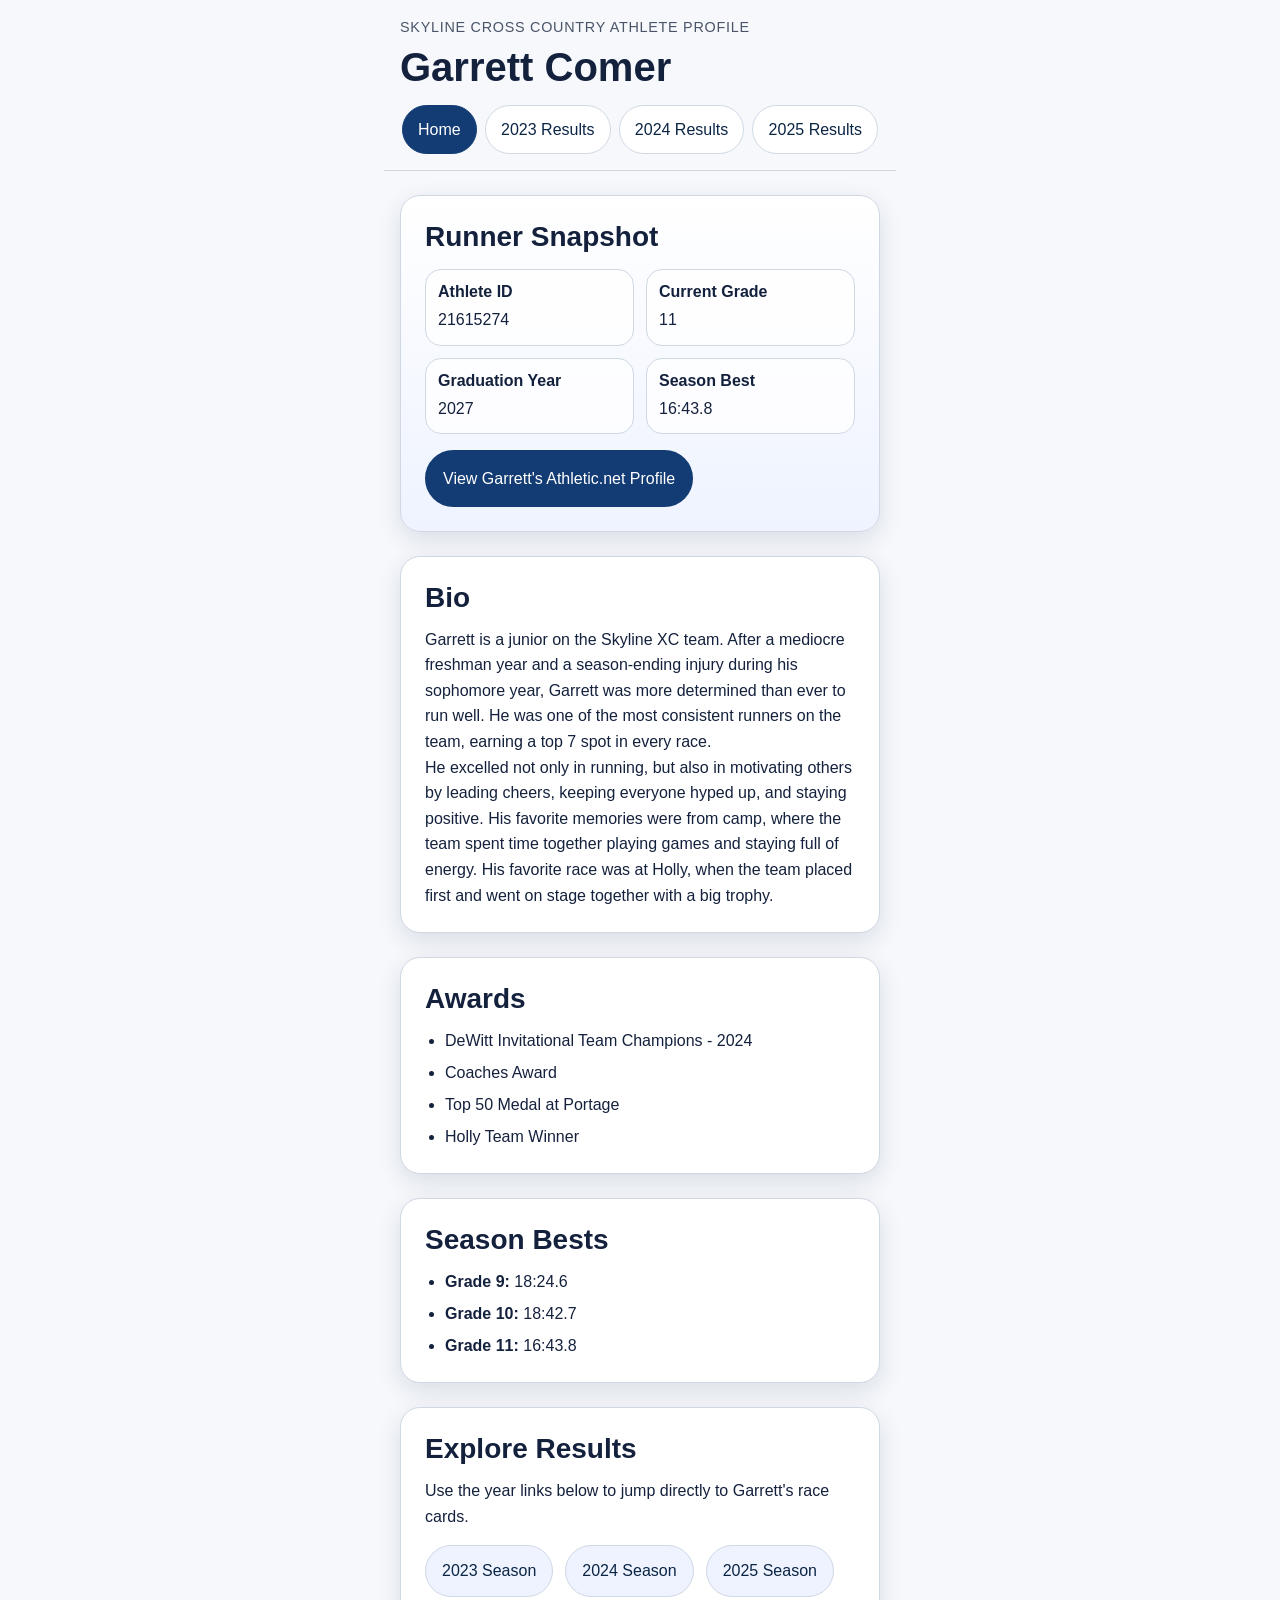
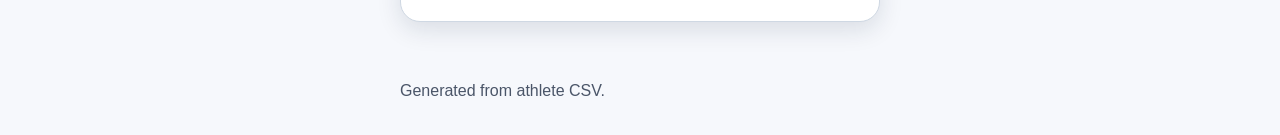
==== index.html @ 86b6956d "Add files via upload" ====
<!DOCTYPE html>
<html lang="en">

<head>
    <meta charset="UTF-8">
    <meta name="viewport" content="width=device-width, initial-scale=1.0">
    <link rel="stylesheet" href="css/reset.css">
    <link rel="stylesheet" href="css/style.css">
    <title>Garrett Comer - Home</title>
</head>

<body>
    <a class="skip-link" href="#main-content">
        Skip to main content
    </a>
    
    <header>
        <p class="eyebrow">
            Skyline Cross Country Athlete Profile
        </p>

        <h1>Garrett Comer</h1>

        <nav aria-label="Primary">
            <ol>
                <li><a href="index.html" class="current" aria-current="page">Home</a></li>
                <li><a href="combined.html#2023">2023 Results</a></li>
                <li><a href="combined.html#2024">2024 Results</a></li>
                <li><a href="combined.html#2025">2025 Results</a></li>
            </ol>
        </nav>
    </header>

    <main id="main-content">
        <section class="hero-card">
            <h2>Runner Snapshot</h2>

            <div class="stats-grid">
                <article class="stat-card">
                    <h3>Athlete ID</h3>
                    <p>21615274</p>
                </article>

                <article class="stat-card">
                    <h3>Current Grade</h3>
                    <p>11</p>
                </article>

                <article class="stat-card">
                    <h3>Graduation Year</h3>
                    <p>2027</p>
                </article>

                <article class="stat-card">
                    <h3>Season Best</h3>
                    <p>16:43.8</p>
                </article>
            </div>

            <p class="button-row">
                <a class="button-link" href="https://www.athletic.net/athlete/21615274/cross-country/">
                    View Garrett's Athletic.net Profile
                </a>
            </p>
        </section>

        <section>
            <h2>Bio</h2>
            
            <p>
                Garrett is a junior on the Skyline XC team. After a mediocre freshman year and a
                season-ending injury during his sophomore year, Garrett was more determined than
                ever to run well. He was one of the most consistent runners on the team, earning
                a top 7 spot in every race.
            </p>

            <p>
                He excelled not only in running, but also in motivating others by leading cheers,
                keeping everyone hyped up, and staying positive. His favorite memories were from
                camp, where the team spent time together playing games and staying full of energy.
                His favorite race was at Holly, when the team placed first and went on stage
                together with a big trophy.
            </p>
        </section>

        <section>
            <h2>Awards</h2>
            
            <ol class="stack-list">
                <li>DeWitt Invitational Team Champions - 2024</li>
                <li>Coaches Award</li>
                <li>Top 50 Medal at Portage</li>
                <li>Holly Team Winner</li>
            </ol>
        </section>

        <section>
            <h2>Season Bests</h2>
            
            <ol class="stack-list">
                <li><strong>Grade 9:</strong> 18:24.6</li>
                <li><strong>Grade 10:</strong> 18:42.7</li>
                <li><strong>Grade 11:</strong> 16:43.8</li>
            </ol>
        </section>

        <section>
            <h2>Explore Results</h2>
            
            <p>
                Use the year links below to jump directly to Garrett's race cards.
            </p>

            <div class="year-links">
                <a class="year-chip" href="combined.html#2023">2023 Season</a>
                <a class="year-chip" href="combined.html#2024">2024 Season</a>
                <a class="year-chip" href="combined.html#2025">2025 Season</a>
            </div>
        </section>
    </main>

    <footer>
        <p>Generated from athlete CSV.</p>
    </footer>
</body>

</html>
---- css/style.css ----
:root {
    color-scheme: light dark;

    --bg-color: #f6f8fc;
    --surface-color: #ffffff;
    --surface-accent: #eef3ff;
    --text-color: #14213d;
    --muted-color: #4a5568;
    --border-color: #cfd8e3;

    --accent-color: #123c73;
    --accent-strong: #0b2545;
    --highlight-color: #f4c542;

    --shadow-color: rgba(20, 33, 61, 0.12);

    --max-width: 32rem;

    --radius-small: 0.5rem;
    --radius-medium: 1rem;
    --radius-large: 1.25rem;

    --space-xs: 0.4rem;
    --space-sm: 0.75rem;
    --space-md: 1rem;
    --space-lg: 1.5rem;
    --space-xl: 2rem;

    --transition-fast: 0.2s ease;

    --font-stack: Arial, Helvetica, sans-serif;
}


/* Base */

html {
    scroll-behavior: smooth;
}

body {
    background-color: var(--bg-color);
    color: var(--text-color);
    font-family: var(--font-stack);
    line-height: 1.6;
}

header,
main,
footer {
    width: min(100%, var(--max-width));
    margin: 0 auto;
    padding: 0 var(--space-md);
}


/* Accessibility */

.skip-link {
    position: absolute;
    top: 0;
    left: -1000px;
    z-index: 1000;
    padding: var(--space-sm) var(--space-md);
    border-radius: 0 0 var(--radius-small) var(--radius-small);
    background-color: var(--accent-strong);
    color: #ffffff;
}

.skip-link:focus {
    left: 1rem;
}

a:focus,
button:focus,
a:focus-visible,
button:focus-visible,
summary:focus-visible {
    outline: 3px solid var(--highlight-color);
    outline-offset: 3px;
}

summary:focus {
    outline: none;
}

.race-card:focus-within {
    outline: 3px solid var(--highlight-color);
    outline-offset: 3px;
}


/* Typography */

.eyebrow {
    margin-bottom: var(--space-xs);
    color: var(--muted-color);
    font-size: 0.9rem;
    text-transform: uppercase;
    letter-spacing: 0.05em;
}

h1 {
    margin-bottom: var(--space-md);
    font-size: clamp(2rem, 6vw, 2.5rem);
    line-height: 1.1;
}

h2 {
    margin-bottom: var(--space-sm);
    font-size: clamp(1.35rem, 4.5vw, 1.75rem);
    line-height: 1.2;
}

h3 {
    margin-bottom: 0.25rem;
    font-size: 1rem;
    line-height: 1.3;
}


/* Header & Layout */

header {
    position: sticky;
    top: 0;
    z-index: 50;
    padding-top: var(--space-md);
    padding-bottom: var(--space-md);
    border-bottom: 1px solid var(--border-color);
    background-color: rgba(246, 248, 252, 0.96);
    backdrop-filter: blur(8px);
}

main {
    padding-top: var(--space-lg);
    padding-bottom: var(--space-xl);
}

footer {
    padding-bottom: var(--space-xl);
    color: var(--muted-color);
}

section {
    margin-bottom: var(--space-lg);
    padding: var(--space-lg);
    border: 1px solid var(--border-color);
    border-radius: var(--radius-large);
    box-shadow: 0 8px 24px var(--shadow-color);
    background-color: var(--surface-color);
    animation: fade-up 0.65s ease both;
}

.hero-card {
    background: linear-gradient(180deg, var(--surface-color) 0%, var(--surface-accent) 100%);
}

.intro-section {
    animation-delay: 0.05s;
}


/* Navigation, Buttons, & Links */

nav ol,
.year-links {
    display: flex;
    flex-wrap: wrap;
}

nav ol {
    justify-content: center;
    gap: 0.5rem;
}

.year-links {
    gap: 0.75rem;
    margin-top: var(--space-md);
}

nav a,
.button-link,
.year-chip {
    display: inline-flex;
    align-items: center;
    justify-content: center;
    min-height: 44px;
    border-radius: 999px;
    text-align: center;
    text-decoration: none;
}

nav a {
    padding: 0.65rem 0.95rem;
    border: 1px solid var(--border-color);
    background-color: var(--surface-color);
    color: var(--accent-strong);
    transition: transform var(--transition-fast), background-color var(--transition-fast), border-color var(--transition-fast);
}

nav a:hover,
nav a:focus {
    color: var(--accent-strong);
}

nav a.current,
nav a[aria-current="page"] {
    border-color: var(--accent-color);
    background-color: var(--accent-color);
    color: #ffffff;
}

.button-row {
    margin-top: var(--space-md);
}

.button-link {    
    padding: 0.85rem 1rem;
    border: 2px solid var(--accent-color);
    background-color: var(--accent-color);
    color: #ffffff;
    transition: transform var(--transition-fast), background-color var(--transition-fast);
}

.button-link:hover,
.button-link:focus {
    transform: translateY(-1px);
    border-color: var(--accent-strong);
    background-color: var(--accent-strong);
    color: #ffffff;
}

.year-chip {
    padding: 0.75rem 1rem;
    border: 1px solid var(--border-color);
    background-color: var(--surface-accent);
    color: var(--accent-strong);
    transition: transform var(--transition-fast), border-color var(--transition-fast);
}

.year-chip:hover,
.year-chip:focus {
    transform: translateY(-1px);
    border-color: var(--accent-color);
    color: var(--accent-strong);
}

a {
    color: var(--accent-color);
}

a:hover,
a:focus {
    color: var(--accent-strong);
}


/* Lists & Blocks */

.stack-list {
    padding-left: 1.25rem;
    list-style: disc;
}

.stack-list li + li {
    margin-top: 0.4rem;
}

.stats-grid {
    display: grid;
    grid-template-columns: 1fr 1fr;
    gap: var(--space-sm);
    margin-top: var(--space-md);
    margin-bottom: var(--space-md);
}

.stat-card {
    padding: var(--space-sm);
    border: 1px solid var(--border-color);
    border-radius: var(--radius-medium);
    background-color: rgba(255, 255, 255, 0.8);
}


/* Race Cards */

.race-card {
    margin-top: var(--space-md);
    overflow: hidden;
    border: 1px solid var(--border-color);
    border-radius: var(--radius-medium);
    background-color: var(--surface-color);    
    box-shadow: 0 6px 18px var(--shadow-color);
    animation: fade-up 0.7s ease both;
    transition: transform var(--transition-fast), box-shadow var(--transition-fast);
}

.race-card:hover,
.race-card:focus-within {
    transform: translateY(-2px);
    box-shadow: 0 10px 24px var(--shadow-color);
}

.race-card summary {
    position: relative;
    display: flex;
    flex-direction: column;
    justify-content: center;
    min-height: 44px;
    padding: var(--space-md);
    cursor: pointer;
    list-style: none;
    background-color: var(--surface-accent);
    transition: background-color var(--transition-fast);
}

.race-card summary::-webkit-details-marker {
    display: none;
}

.race-card summary::after {
    content: "+";
    position: absolute;
    top: 50%;
    right: var(--space-md);
    transform: translateY(-50%);
    color: var(--accent-color);
    font-size: 1.3rem;
    font-weight: 700;
    line-height: 1;
}

.race-card[open] summary {
    border-bottom: 1px solid var(--border-color);
}

.race-card[open] summary::after {
    content: "−";
}

.race-card[open]:not(.pr-card):not(.sr-card) summary {
    background-color: #dcecff;
}

.race-title {
    display: block;
    margin-right: 2rem;
    padding-right: 1rem;
    font-weight: 700;
}

.race-meta {
    display: block;
    margin-top: 0.2rem;
    padding-right: 2rem;
    color: var(--muted-color);
    font-size: 0.95rem;
}

.race-card img,
.no-image {
    display: block;
    width: calc(100% - 2rem);
    aspect-ratio: 1 / 1;
    box-sizing: border-box;
    margin: var(--space-md) auto 0 auto;
    border: 1px solid var(--border-color);
    border-radius: var(--radius-medium);
    background-color: #e8edf5;
    object-fit: cover;
}

.no-image {
    display: flex;
    align-items: center;
    justify-content: center;
    padding: var(--space-lg);
    color: var(--muted-color);
    text-align: center;
}

.race-card p {
    padding-left: var(--space-md);
    padding-right: var(--space-md);
}

.race-card p:last-child {
    padding-bottom: var(--space-md);
}


/* Special Race Cards */

.pr-card,
.sr-card {
    border-left-width: 0.35rem;
    border-left-style: solid;
}

.pr-card {
    border-left-color: #f4c542
}

.sr-card {
    border-left-color: #c0c7d1;
}

.pr-card summary,
.race-card[open].pr-card {
    background-color: #fff4c6;
}

.race-card[open].pr-card summary {
    background-color: #ffe89a;
}

.sr-card summary,
.race-card[open].sr-card {
    background-color: #e9edf3;
}

.race-card[open].sr-card summary {
    background-color: #d7dee8;
}


/* Record Badges */

.record-badge {
    display: inline-flex;
    align-items: center;
    justify-content: center;
    margin-left: 0.4rem;
    padding: 0.1rem 0.45rem;
    border-radius: 999px;
    vertical-align: middle;
    font-size: 0.72rem;
    font-weight: 700;
    letter-spacing: 0.03em;
    line-height: 1.2;
}

.pr-badge {
    background-color: #f4c542;
    color: #2f2500;
}

.sr-badge {
    background-color: #c0c7d1;
    color: #1f2937;
}


/* Animation */

@keyframes fade-up {
    from {
        opacity: 0;
        transform: translateY(12px);
    }

    to {
        opacity: 1;
        transform: translateY(0);
    }
}


/* User Preferences */

@media (prefers-color-scheme: dark) {
    :root {
        --bg-color: #0b1320;
        --surface-color: #132033;
        --surface-accent: #1a2b44;
        --text-color: #f3f7ff;
        --muted-color: #c2cede;
        --border-color: #30445f;

        --accent-color: #8ab4ff;
        --accent-strong: #b8d1ff;
        --highlight-color: #ffd166;

        --shadow-color: rgba(0, 0, 0, 0.35);
    }

    header {
        background-color: rgba(11, 19, 32, 0.94);
    }

    nav a.current,
    nav a[aria-current="page"],
    .button-link {
        color: #0b1320;
    }
}

@media (prefers-reduced-motion: reduce) {
    html {
        scroll-behavior: auto;
    }

    *,
    *::before,
    *::after {
        animation: none !important;
        transition: none !important;
    }
}
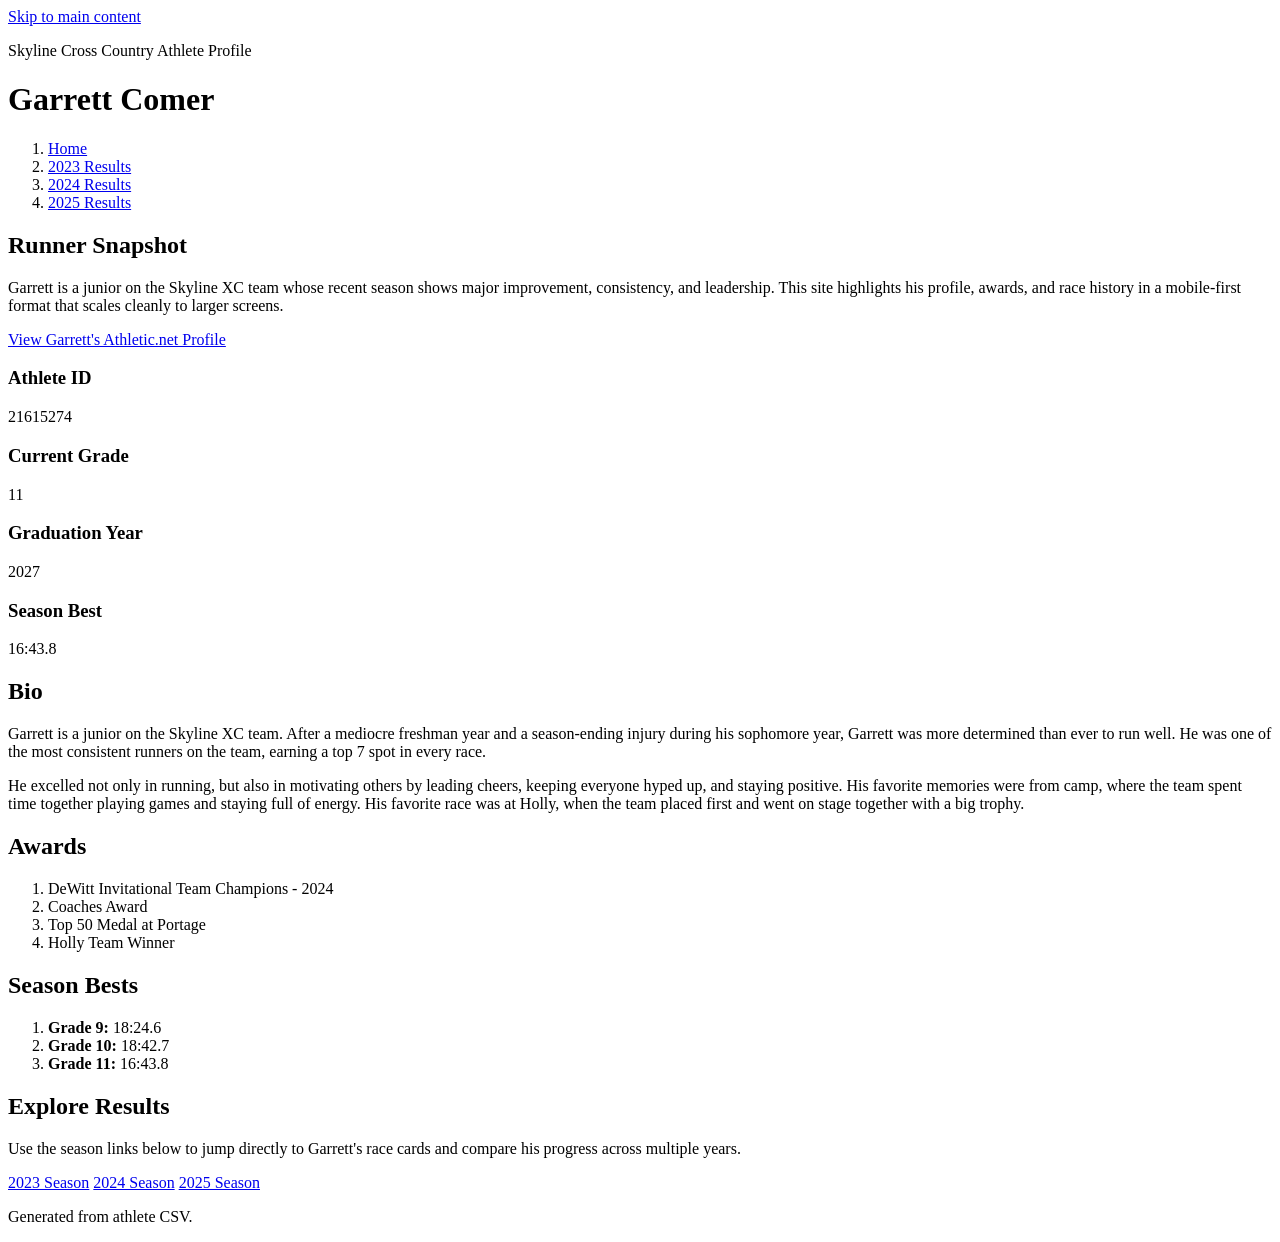
==== commit cc104288: "Add files via upload" ====
--- a/index.html
+++ b/index.html
@@ -1,127 +1,134 @@
-<!DOCTYPE html>
-<html lang="en">
-
-<head>
-    <meta charset="UTF-8">
-    <meta name="viewport" content="width=device-width, initial-scale=1.0">
-    <link rel="stylesheet" href="css/reset.css">
-    <link rel="stylesheet" href="css/style.css">
-    <title>Garrett Comer - Home</title>
-</head>
-
-<body>
-    <a class="skip-link" href="#main-content">
-        Skip to main content
-    </a>
-    
-    <header>
-        <p class="eyebrow">
-            Skyline Cross Country Athlete Profile
-        </p>
-
-        <h1>Garrett Comer</h1>
-
-        <nav aria-label="Primary">
-            <ol>
-                <li><a href="index.html" class="current" aria-current="page">Home</a></li>
-                <li><a href="combined.html#2023">2023 Results</a></li>
-                <li><a href="combined.html#2024">2024 Results</a></li>
-                <li><a href="combined.html#2025">2025 Results</a></li>
-            </ol>
-        </nav>
-    </header>
-
-    <main id="main-content">
-        <section class="hero-card">
-            <h2>Runner Snapshot</h2>
-
-            <div class="stats-grid">
-                <article class="stat-card">
-                    <h3>Athlete ID</h3>
-                    <p>21615274</p>
-                </article>
-
-                <article class="stat-card">
-                    <h3>Current Grade</h3>
-                    <p>11</p>
-                </article>
-
-                <article class="stat-card">
-                    <h3>Graduation Year</h3>
-                    <p>2027</p>
-                </article>
-
-                <article class="stat-card">
-                    <h3>Season Best</h3>
-                    <p>16:43.8</p>
-                </article>
-            </div>
-
-            <p class="button-row">
-                <a class="button-link" href="https://www.athletic.net/athlete/21615274/cross-country/">
-                    View Garrett's Athletic.net Profile
-                </a>
-            </p>
-        </section>
-
-        <section>
-            <h2>Bio</h2>
-            
-            <p>
-                Garrett is a junior on the Skyline XC team. After a mediocre freshman year and a
-                season-ending injury during his sophomore year, Garrett was more determined than
-                ever to run well. He was one of the most consistent runners on the team, earning
-                a top 7 spot in every race.
-            </p>
-
-            <p>
-                He excelled not only in running, but also in motivating others by leading cheers,
-                keeping everyone hyped up, and staying positive. His favorite memories were from
-                camp, where the team spent time together playing games and staying full of energy.
-                His favorite race was at Holly, when the team placed first and went on stage
-                together with a big trophy.
-            </p>
-        </section>
-
-        <section>
-            <h2>Awards</h2>
-            
-            <ol class="stack-list">
-                <li>DeWitt Invitational Team Champions - 2024</li>
-                <li>Coaches Award</li>
-                <li>Top 50 Medal at Portage</li>
-                <li>Holly Team Winner</li>
-            </ol>
-        </section>
-
-        <section>
-            <h2>Season Bests</h2>
-            
-            <ol class="stack-list">
-                <li><strong>Grade 9:</strong> 18:24.6</li>
-                <li><strong>Grade 10:</strong> 18:42.7</li>
-                <li><strong>Grade 11:</strong> 16:43.8</li>
-            </ol>
-        </section>
-
-        <section>
-            <h2>Explore Results</h2>
-            
-            <p>
-                Use the year links below to jump directly to Garrett's race cards.
-            </p>
-
-            <div class="year-links">
-                <a class="year-chip" href="combined.html#2023">2023 Season</a>
-                <a class="year-chip" href="combined.html#2024">2024 Season</a>
-                <a class="year-chip" href="combined.html#2025">2025 Season</a>
-            </div>
-        </section>
-    </main>
-
-    <footer>
-        <p>Generated from athlete CSV.</p>
-    </footer>
-</body>
-
-</html>
+<!DOCTYPE html>
+<html lang="en">
+<head>
+    <meta charset="UTF-8">
+    <meta name="viewport" content="width=device-width, initial-scale=1.0">
+    <link rel="stylesheet" href="css/reset.css">
+    <link rel="stylesheet" href="css/style.css">
+    <link rel="stylesheet" href="css/responsive.css">
+    <script src="js/main.js" defer></script>
+    <title>Garrett Comer - Home</title>
+</head>
+<body>
+    <a class="skip-link" href="#main-content">Skip to main content</a>
+
+    <header class="site-header">
+        <div class="header-inner">
+            <div>
+                <p class="eyebrow">Skyline Cross Country Athlete Profile</p>
+                <h1>Garrett Comer</h1>
+            </div>
+
+            <nav aria-label="Primary">
+                <ol>
+                    <li><a href="index.html" class="current" aria-current="page">Home</a></li>
+                    <li><a href="combined.html#2023">2023 Results</a></li>
+                    <li><a href="combined.html#2024">2024 Results</a></li>
+                    <li><a href="combined.html#2025">2025 Results</a></li>
+                </ol>
+            </nav>
+        </div>
+    </header>
+
+    <main id="main-content" class="home-main">
+        <section class="hero-card intro-grid">
+            <div>
+                <h2>Runner Snapshot</h2>
+                <p class="section-intro">
+                    Garrett is a junior on the Skyline XC team whose recent season shows major improvement,
+                    consistency, and leadership. This site highlights his profile, awards, and race history in
+                    a mobile-first format that scales cleanly to larger screens.
+                </p>
+
+                <p class="button-row">
+                    <a class="button-link" href="https://www.athletic.net/athlete/21615274/cross-country/">
+                        View Garrett's Athletic.net Profile
+                    </a>
+                </p>
+            </div>
+
+            <div class="stats-grid" aria-label="Garrett's summary stats">
+                <article class="stat-card">
+                    <h3>Athlete ID</h3>
+                    <p>21615274</p>
+                </article>
+
+                <article class="stat-card">
+                    <h3>Current Grade</h3>
+                    <p>11</p>
+                </article>
+
+                <article class="stat-card">
+                    <h3>Graduation Year</h3>
+                    <p>2027</p>
+                </article>
+
+                <article class="stat-card">
+                    <h3>Season Best</h3>
+                    <p>16:43.8</p>
+                </article>
+            </div>
+        </section>
+
+        <div class="home-layout">
+            <section>
+                <h2>Bio</h2>
+
+                <p>
+                    Garrett is a junior on the Skyline XC team. After a mediocre freshman year and a
+                    season-ending injury during his sophomore year, Garrett was more determined than ever to
+                    run well. He was one of the most consistent runners on the team, earning a top 7 spot in
+                    every race.
+                </p>
+
+                <p>
+                    He excelled not only in running, but also in motivating others by leading cheers,
+                    keeping everyone hyped up, and staying positive. His favorite memories were from camp,
+                    where the team spent time together playing games and staying full of energy. His favorite
+                    race was at Holly, when the team placed first and went on stage together with a big trophy.
+                </p>
+            </section>
+
+            <section>
+                <h2>Awards</h2>
+
+                <ol class="stack-list">
+                    <li>DeWitt Invitational Team Champions - 2024</li>
+                    <li>Coaches Award</li>
+                    <li>Top 50 Medal at Portage</li>
+                    <li>Holly Team Winner</li>
+                </ol>
+            </section>
+
+            <section>
+                <h2>Season Bests</h2>
+
+                <ol class="stack-list">
+                    <li><strong>Grade 9:</strong> 18:24.6</li>
+                    <li><strong>Grade 10:</strong> 18:42.7</li>
+                    <li><strong>Grade 11:</strong> 16:43.8</li>
+                </ol>
+            </section>
+
+            <section>
+                <h2>Explore Results</h2>
+
+                <p>
+                    Use the season links below to jump directly to Garrett's race cards and compare his
+                    progress across multiple years.
+                </p>
+
+                <div class="year-links">
+                    <a class="year-chip" href="combined.html#2023">2023 Season</a>
+                    <a class="year-chip" href="combined.html#2024">2024 Season</a>
+                    <a class="year-chip" href="combined.html#2025">2025 Season</a>
+                </div>
+            </section>
+        </div>
+    </main>
+
+    <footer class="site-footer">
+        <p>Generated from athlete CSV.</p>
+    </footer>
+</body>
+</html>
